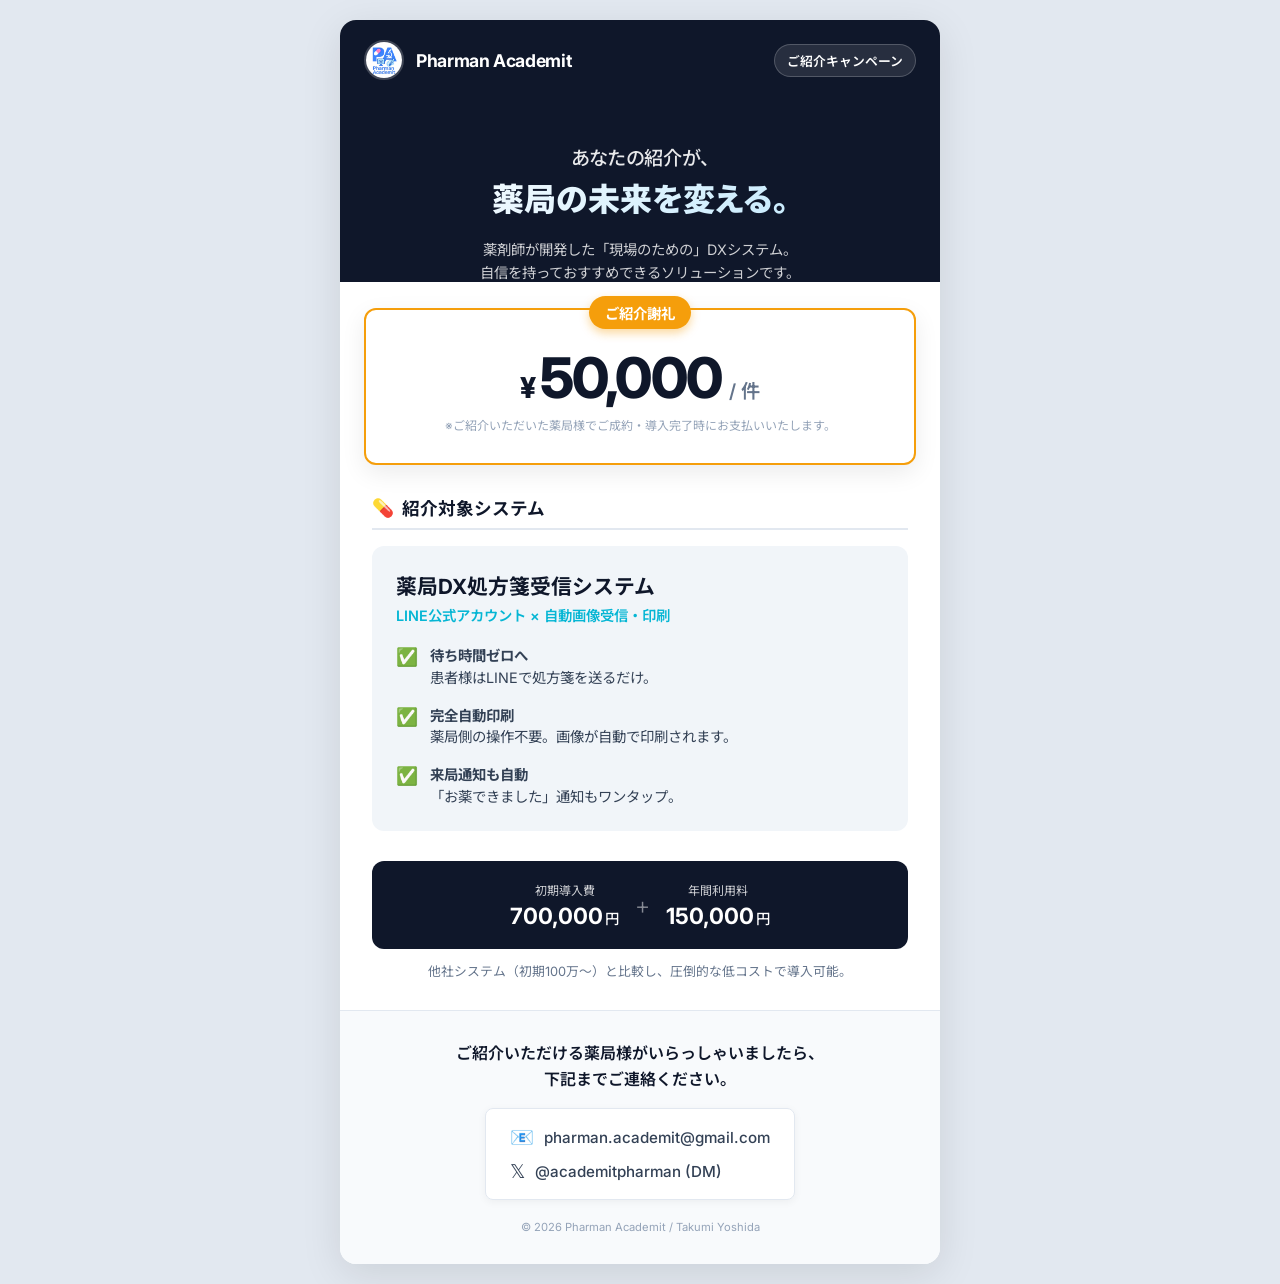
==== flyer/index.html @ b4176288 "Add referral flyer" ====
<!DOCTYPE html>
<html lang="ja">

<head>
    <meta charset="UTF-8">
    <meta name="viewport" content="width=device-width, initial-scale=1.0">
    <title>薬局DXご紹介キャンペーン — Pharman Academit</title>
    <link rel="preconnect" href="https://fonts.googleapis.com">
    <link rel="preconnect" href="https://fonts.gstatic.com" crossorigin>
    <link
        href="https://fonts.googleapis.com/css2?family=Inter:wght@400;500;600;700;800&family=Noto+Sans+JP:wght@400;500;700;900&display=swap"
        rel="stylesheet">
    <link rel="stylesheet" href="style.css">
</head>

<body>
    <div class="flyer-container">
        <!-- Header -->
        <header class="header">
            <div class="brand">
                <img src="profile.png" alt="Pharman Academit" class="brand-logo">
                <span class="brand-name">Pharman Academit</span>
            </div>
            <div class="campaign-badge">ご紹介キャンペーン</div>
        </header>

        <!-- Main Headline -->
        <section class="hero">
            <h1 class="hero-title">
                <span class="hero-sub">あなたの紹介が、</span><br>
                <span class="hero-main">薬局の未来を変える。</span>
            </h1>
            <p class="hero-desc">
                薬剤師が開発した「現場のための」DXシステム。<br>
                自信を持っておすすめできるソリューションです。
            </p>
        </section>

        <!-- Incentive Box -->
        <section class="incentive">
            <div class="incentive-label">ご紹介謝礼</div>
            <div class="incentive-amount">
                <span class="currency">¥</span>
                <span class="amount">50,000</span>
                <span class="condition">/ 件</span>
            </div>
            <p class="incentive-note">※ご紹介いただいた薬局様でご成約・導入完了時にお支払いいたします。</p>
        </section>

        <!-- Product Info -->
        <section class="product">
            <h2 class="section-title">
                <span class="icon">💊</span> 紹介対象システム
            </h2>
            <div class="product-card">
                <h3 class="product-name">薬局DX処方箋受信システム</h3>
                <p class="product-tagline">LINE公式アカウント × 自動画像受信・印刷</p>

                <ul class="features">
                    <li>
                        <span class="check">✅</span>
                        <div><strong>待ち時間ゼロへ</strong><br>患者様はLINEで処方箋を送るだけ。</div>
                    </li>
                    <li>
                        <span class="check">✅</span>
                        <div><strong>完全自動印刷</strong><br>薬局側の操作不要。画像が自動で印刷されます。</div>
                    </li>
                    <li>
                        <span class="check">✅</span>
                        <div><strong>来局通知も自動</strong><br>「お薬できました」通知もワンタップ。</div>
                    </li>
                </ul>
            </div>
        </section>

        <!-- Pricing & Value -->
        <section class="pricing">
            <div class="price-row">
                <div class="price-item">
                    <span class="label">初期導入費</span>
                    <span class="value">700,000<span class="unit">円</span></span>
                </div>
                <div class="plus">+</div>
                <div class="price-item">
                    <span class="label">年間利用料</span>
                    <span class="value">150,000<span class="unit">円</span></span>
                </div>
            </div>
            <p class="pricing-note">他社システム（初期100万〜）と比較し、圧倒的な低コストで導入可能。</p>
        </section>

        <!-- Footer / Contact -->
        <footer class="footer">
            <p class="cta-text">ご紹介いただける薬局様がいらっしゃいましたら、<br>下記までご連絡ください。</p>
            <div class="contact-box">
                <div class="contact-method">
                    <span class="icon">📧</span> pharman.academit@gmail.com
                </div>
                <div class="contact-method">
                    <span class="icon">𝕏</span> @academitpharman (DM)
                </div>
            </div>
            <div class="copyright">© 2026 Pharman Academit / Takumi Yoshida</div>
        </footer>
    </div>
</body>

</html>
---- flyer/style.css ----
/* ==========================================
   Pharman Academit — Referral Flyer CSS
   ========================================== */

:root {
    --primary: #0f172a;
    /* Dark Slate */
    --accent: #06b6d4;
    /* Cyan */
    --highlight: #f59e0b;
    /* Amber/Gold for money */
    --text: #334155;
    /* Slate 700 */
    --bg-light: #f8fafc;
    /* Slate 50 */
    --white: #ffffff;
}

* {
    margin: 0;
    padding: 0;
    box-sizing: border-box;
}

body {
    font-family: 'Inter', 'Noto Sans JP', sans-serif;
    background: #e2e8f0;
    display: flex;
    justify-content: center;
    align-items: center;
    min-height: 100vh;
    padding: 20px;
    color: var(--text);
}

.flyer-container {
    background: var(--white);
    width: 100%;
    max-width: 600px;
    /* Optimal width for sharing/print */
    border-radius: 16px;
    box-shadow: 0 10px 40px rgba(0, 0, 0, 0.1);
    overflow: hidden;
    position: relative;
}

/* === Header === */
.header {
    background: var(--primary);
    color: var(--white);
    padding: 20px 24px;
    display: flex;
    justify-content: space-between;
    align-items: center;
}

.brand {
    display: flex;
    align-items: center;
    gap: 12px;
}

.brand-logo {
    width: 40px;
    height: 40px;
    border-radius: 50%;
    border: 2px solid rgba(255, 255, 255, 0.2);
}

.brand-name {
    font-weight: 700;
    font-size: 1.1rem;
    letter-spacing: -0.02em;
}

.campaign-badge {
    background: rgba(255, 255, 255, 0.1);
    padding: 6px 12px;
    border-radius: 20px;
    font-size: 0.8rem;
    font-weight: 600;
    border: 1px solid rgba(255, 255, 255, 0.2);
}

/* === Hero Section === */
.hero {
    padding: 40px 24px 20px;
    text-align: center;
    background: linear-gradient(to bottom, var(--primary) 0%, var(--primary) 80%, var(--white) 80%);
}

.hero-title {
    color: var(--white);
    font-feature-settings: "palt";
    line-height: 1.4;
    margin-bottom: 16px;
}

.hero-sub {
    font-size: 1.2rem;
    font-weight: 500;
    opacity: 0.9;
}

.hero-main {
    font-size: 2rem;
    font-weight: 900;
    background: linear-gradient(135deg, #fff 0%, #bae6fd 100%);
    -webkit-background-clip: text;
    -webkit-text-fill-color: transparent;
    display: block;
    margin-top: 4px;
}

.hero-desc {
    color: rgba(255, 255, 255, 0.8);
    font-size: 0.9rem;
    line-height: 1.6;
    margin-bottom: 24px;
}

/* === Incentive Box === */
.incentive {
    background: var(--white);
    margin: 0 24px;
    padding: 30px;
    border-radius: 12px;
    box-shadow: 0 8px 24px rgba(0, 0, 0, 0.08);
    text-align: center;
    border: 2px solid var(--highlight);
    position: relative;
    top: -20px;
    /* Pull up into hero */
}

.incentive-label {
    background: var(--highlight);
    color: var(--white);
    display: inline-block;
    padding: 6px 16px;
    border-radius: 20px;
    font-weight: 700;
    font-size: 0.9rem;
    position: absolute;
    top: -14px;
    left: 50%;
    transform: translateX(-50%);
    box-shadow: 0 4px 10px rgba(245, 158, 11, 0.4);
}

.incentive-amount {
    color: var(--primary);
    font-weight: 800;
    display: flex;
    justify-content: center;
    align-items: baseline;
    margin: 10px 0;
}

.currency {
    font-size: 1.8rem;
    margin-right: 4px;
}

.amount {
    font-size: 3.5rem;
    line-height: 1;
    letter-spacing: -0.03em;
}

.condition {
    font-size: 1.2rem;
    color: #64748b;
    margin-left: 8px;
    font-weight: 600;
}

.incentive-note {
    font-size: 0.75rem;
    color: #94a3b8;
}

/* === Product Info === */
.product {
    padding: 10px 32px 30px;
}

.section-title {
    font-size: 1.1rem;
    color: var(--primary);
    margin-bottom: 16px;
    display: flex;
    align-items: center;
    gap: 8px;
    border-bottom: 2px solid #e2e8f0;
    padding-bottom: 8px;
}

.product-card {
    background: #f1f5f9;
    padding: 24px;
    border-radius: 12px;
}

.product-name {
    font-size: 1.3rem;
    font-weight: 700;
    color: var(--primary);
    margin-bottom: 4px;
}

.product-tagline {
    color: var(--accent);
    font-weight: 600;
    font-size: 0.9rem;
    margin-bottom: 20px;
}

.features {
    list-style: none;
    display: flex;
    flex-direction: column;
    gap: 16px;
}

.features li {
    display: flex;
    gap: 12px;
    align-items: flex-start;
}

.features li .check {
    font-size: 1.1rem;
    line-height: 1.4;
}

.features li div {
    font-size: 0.9rem;
    line-height: 1.5;
    color: var(--text);
}

/* === Pricing === */
.pricing {
    padding: 0 32px 30px;
    text-align: center;
}

.price-row {
    display: flex;
    justify-content: center;
    align-items: center;
    gap: 16px;
    background: var(--primary);
    color: var(--white);
    padding: 20px;
    border-radius: 12px;
    margin-bottom: 12px;
}

.price-item {
    display: flex;
    flex-direction: column;
    align-items: center;
}

.price-item .label {
    font-size: 0.75rem;
    opacity: 0.8;
    margin-bottom: 4px;
}

.price-item .value {
    font-size: 1.4rem;
    font-weight: 700;
}

.price-item .unit {
    font-size: 0.9rem;
    font-weight: 500;
    margin-left: 2px;
}

.pricing .plus {
    font-size: 1.5rem;
    font-weight: 300;
    color: rgba(255, 255, 255, 0.5);
}

.pricing-note {
    font-size: 0.8rem;
    color: #64748b;
}

/* === Footer === */
.footer {
    background: #f8fafc;
    padding: 30px 24px;
    text-align: center;
    border-top: 1px solid #e2e8f0;
}

.cta-text {
    font-weight: 600;
    color: var(--primary);
    margin-bottom: 16px;
    line-height: 1.6;
}

.contact-box {
    display: inline-flex;
    flex-direction: column;
    gap: 10px;
    background: var(--white);
    padding: 16px 24px;
    border-radius: 8px;
    border: 1px solid #e2e8f0;
    box-shadow: 0 2px 8px rgba(0, 0, 0, 0.05);
    margin-bottom: 20px;
}

.contact-method {
    display: flex;
    align-items: center;
    gap: 10px;
    color: var(--text);
    font-weight: 500;
    text-decoration: none;
    font-size: 0.95rem;
}

.contact-method .icon {
    font-size: 1.2rem;
}

.copyright {
    font-size: 0.7rem;
    color: #94a3b8;
}

@media (max-width: 480px) {
    .flyer-container {
        border-radius: 0;
        box-shadow: none;
        max-width: 100%;
    }

    body {
        padding: 0;
        background: var(--white);
    }

    .price-row {
        flex-direction: column;
        gap: 12px;
        padding: 16px;
    }

    .pricing .plus {
        display: none;
    }
}
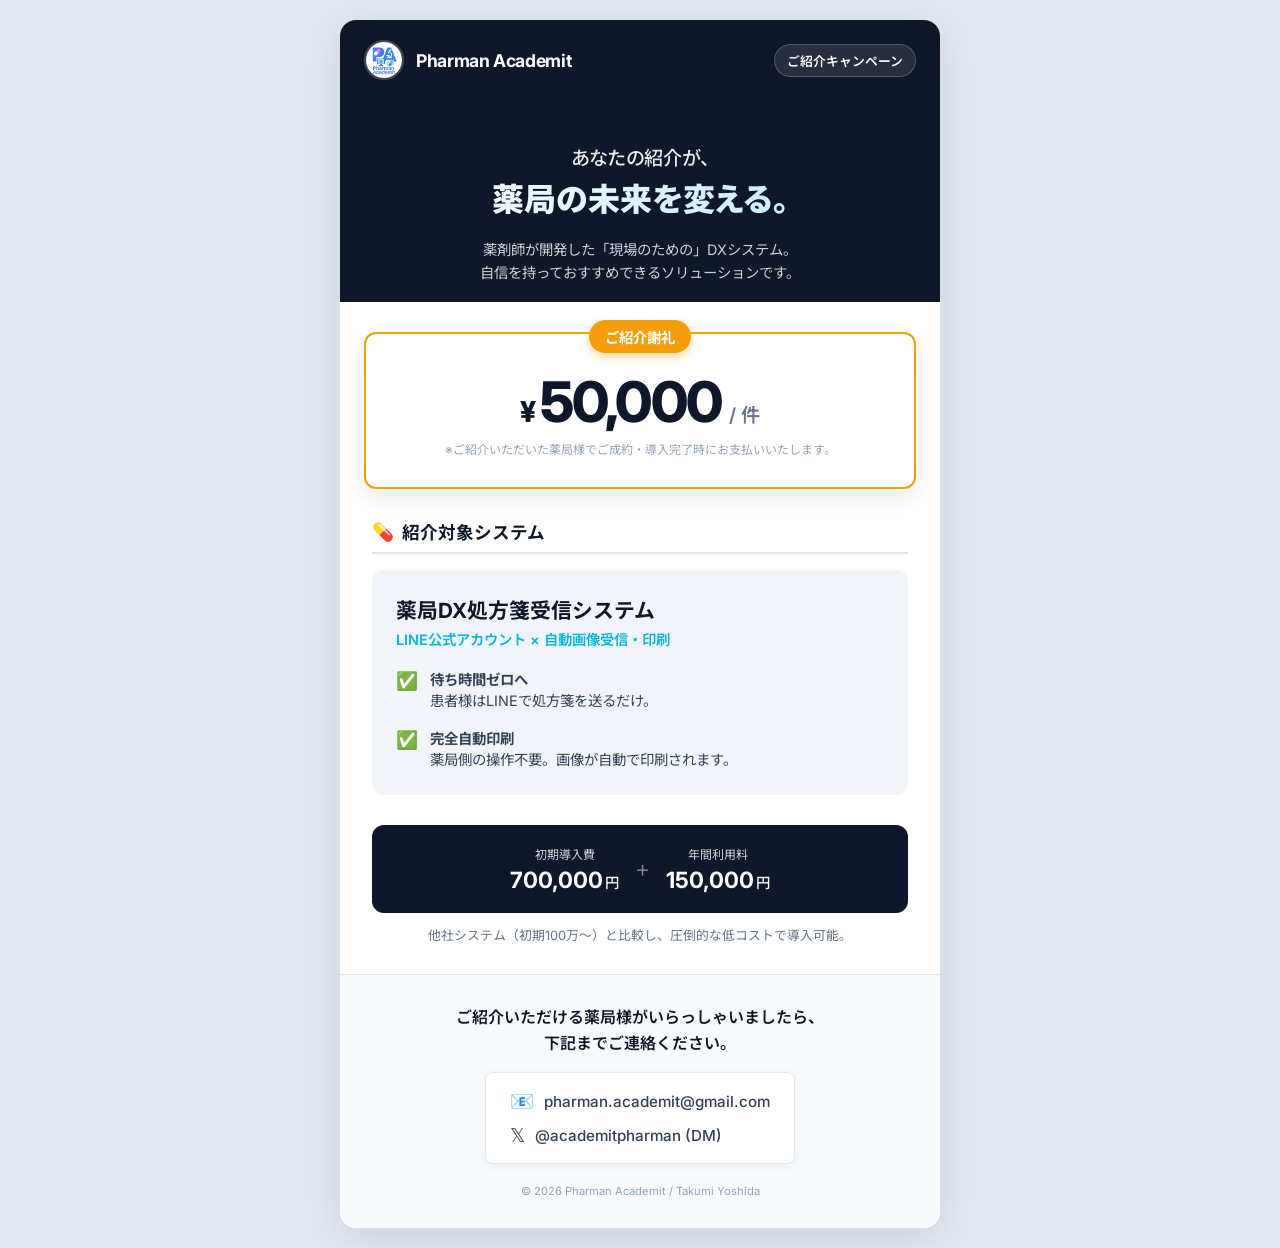
==== commit 8026b218: "Update referral flyer content" ====
--- a/flyer/index.html
+++ b/flyer/index.html
@@ -32,7 +32,7 @@
             </h1>
             <p class="hero-desc">
                 薬剤師が開発した「現場のための」DXシステム。<br>
-                自信を持っておすすめできるソリューションです。
+                自信を持っておすすめできるソリューションです。<br><br>
             </p>
         </section>
 
@@ -65,10 +65,7 @@
                         <span class="check">✅</span>
                         <div><strong>完全自動印刷</strong><br>薬局側の操作不要。画像が自動で印刷されます。</div>
                     </li>
-                    <li>
-                        <span class="check">✅</span>
-                        <div><strong>来局通知も自動</strong><br>「お薬できました」通知もワンタップ。</div>
-                    </li>
+
                 </ul>
             </div>
         </section>
